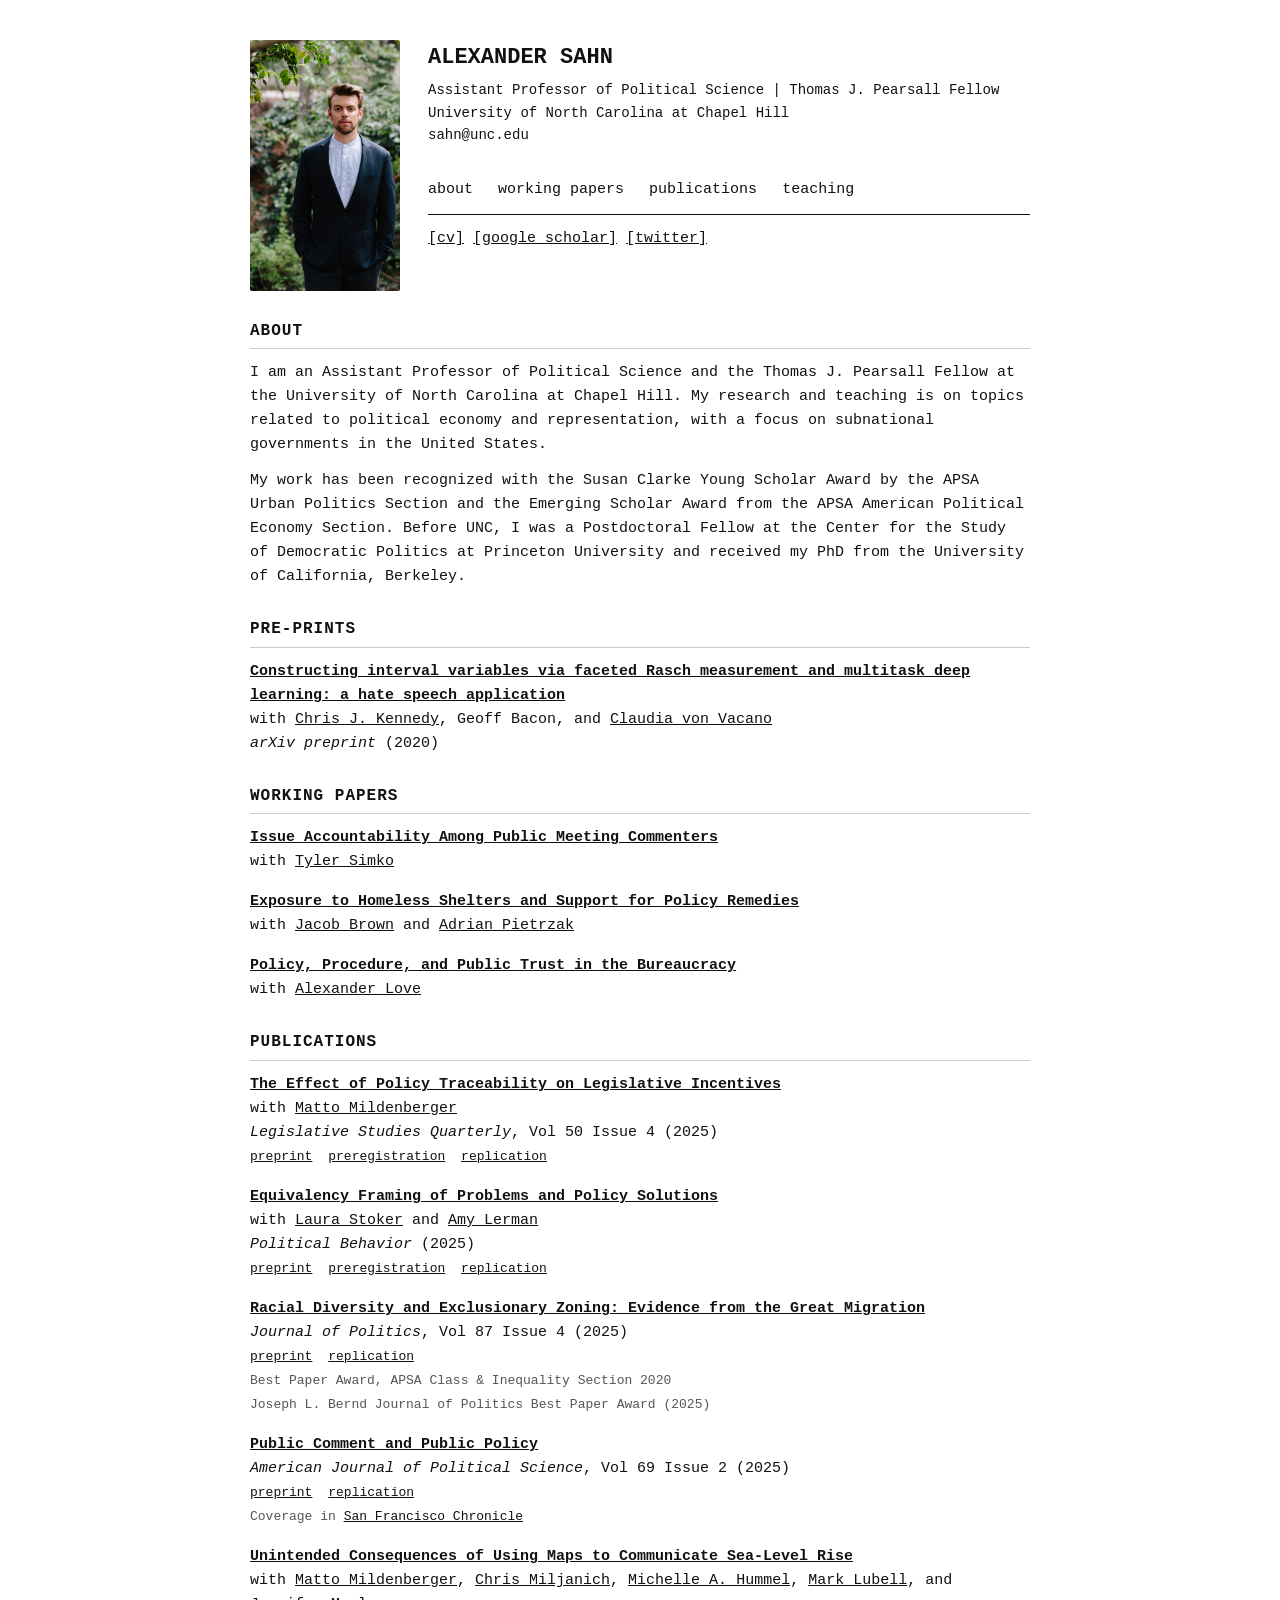
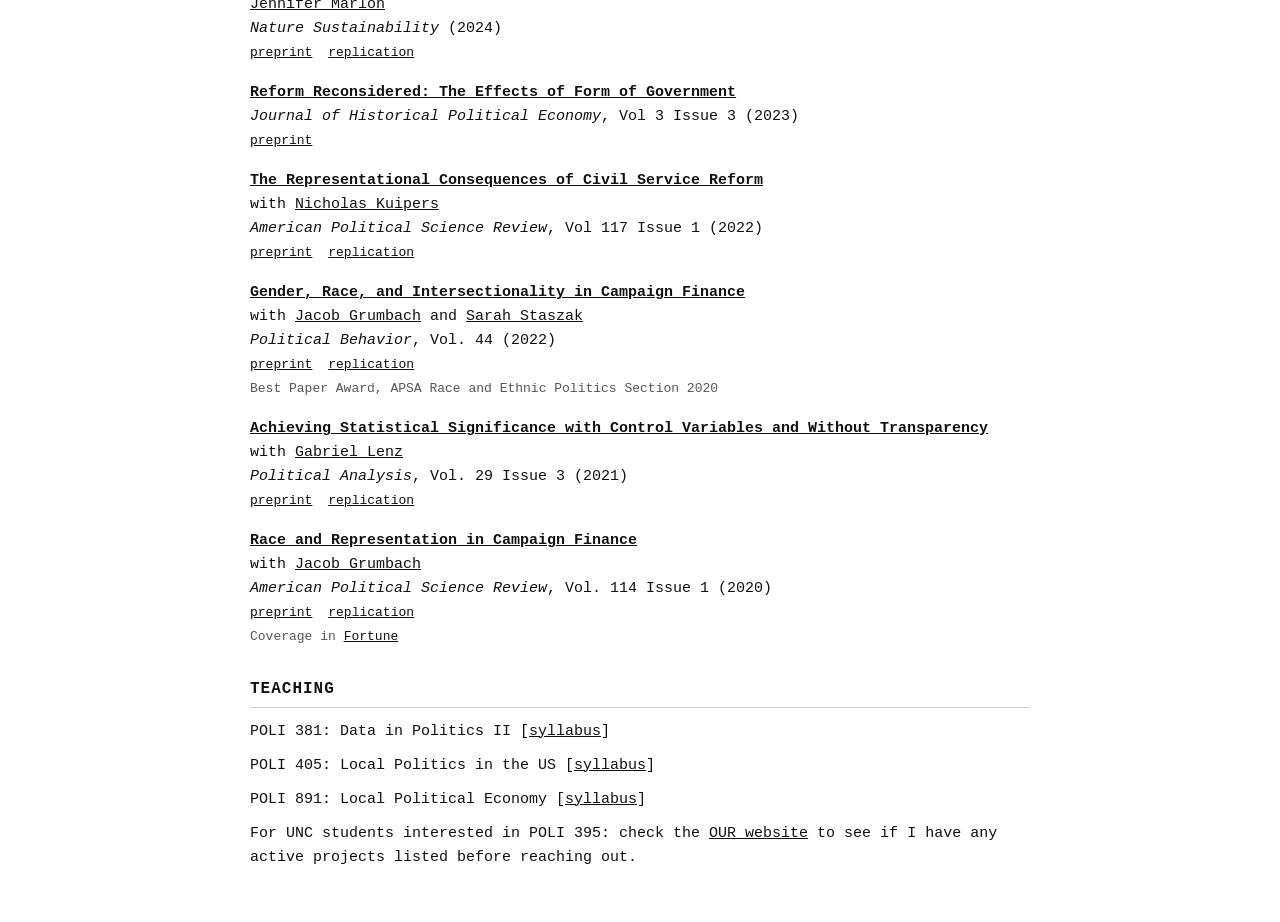
==== index.html @ 276a9bc9 "Reorder working papers above publications; update homeless paper title/link, bio, and coauthor links" ====
<!DOCTYPE html>
<html lang="en">
<head>
  <meta charset="UTF-8">
  <meta name="viewport" content="width=device-width, initial-scale=1.0">
  <title>Alexander Sahn</title>
  <link rel="stylesheet" href="style.css">
</head>
<body>

<div class="sidebar-layout">
  <img src="headshot_cropped2.jpg" alt="Alexander Sahn" class="headshot">
  <div class="main">
    <h1>ALEXANDER SAHN</h1>
    <div class="subtitle">
      Assistant Professor of Political Science | Thomas J. Pearsall Fellow<br>
      University of North Carolina at Chapel Hill<br>
      sahn@unc.edu
    </div>

    <nav>
      <a href="#about">about</a>
      <a href="#working-papers">working papers</a>
      <a href="#publications">publications</a>
      <a href="#teaching">teaching</a>
    </nav>

    <p>
      <a href="papers/sahn_cv.pdf">[cv]</a>
      <a href="https://scholar.google.com/citations?user=YOUR_ID">[google scholar]</a>
      <a href="https://twitter.com/sahnicboom">[twitter]</a>
    </p>
  </div>
</div>

<section id="about">
  <h2>About</h2>
  <p>
    I am an Assistant Professor of Political Science and the Thomas J. Pearsall
    Fellow at the University of North Carolina at Chapel Hill. My research and
    teaching is on topics related to political economy and representation, with a
    focus on subnational governments in the United States.
  </p>
  <p>
    My work has been recognized with the Susan Clarke Young Scholar Award by the
    APSA Urban Politics Section and the Emerging Scholar Award from the APSA
    American Political Economy Section. Before UNC, I was a Postdoctoral Fellow
    at the Center for the Study of Democratic Politics at Princeton University
    and received my PhD from the University of California, Berkeley.
  </p>
</section>

<section id="working-papers">
  <h2>Pre-Prints</h2>

  <div class="paper">
    <a class="title" href="https://arxiv.org/abs/2009.10277">Constructing interval variables via faceted Rasch measurement and multitask deep learning: a hate speech application</a><br>
    with <a href="https://ck37.com">Chris J. Kennedy</a>, Geoff Bacon, and <a href="https://cdss.berkeley.edu/people/claudia-von-vacano-0">Claudia von Vacano</a><br>
    <span class="venue">arXiv preprint</span> (2020)
  </div>

  <h2>Working Papers</h2>

  <div class="paper">
    <a class="title" href="https://osf.io/vxpc5/files/qn3rx">Issue Accountability Among Public Meeting Commenters</a><br>
    with <a href="https://www.tylersimko.com">Tyler Simko</a>
  </div>

  <div class="paper">
    <a class="title" href="https://osf.io/preprints/socarxiv/2njfm_v1">Exposure to Homeless Shelters and Support for Policy Remedies</a><br>
    with <a href="https://jakerbrown.github.io">Jacob Brown</a> and <a href="https://apietrzak.org">Adrian Pietrzak</a>
  </div>

  <div class="paper">
    <a class="title" href="https://osf.io/preprints/socarxiv/jyhma_v1">Policy, Procedure, and Public Trust in the Bureaucracy</a><br>
    with <a href="https://www.alexjlove.com">Alexander Love</a>
  </div>

</section>

<section id="publications">
  <h2>Publications</h2>

  <div class="paper">
    <a class="title" href="https://doi.org/10.1111/lsq.70036">The Effect of Policy Traceability on Legislative Incentives</a><br>
    with <a href="https://www.mattomildenberger.com">Matto Mildenberger</a><br>
    <span class="venue">Legislative Studies Quarterly</span>, Vol 50 Issue 4 (2025)<br>
    <span class="links">
      <a href="papers/traceability.pdf">preprint</a>
      <a href="https://osf.io/nm9py/">preregistration</a>
      <a href="https://doi.org/10.7910/DVN/MCQHPU">replication</a>
    </span>
  </div>

  <div class="paper">
    <a class="title" href="https://doi.org/10.1007/s11109-025-10023-9">Equivalency Framing of Problems and Policy Solutions</a><br>
    with <a href="https://polisci.berkeley.edu/people/laura-stoker">Laura Stoker</a> and <a href="https://polisci.berkeley.edu/people/amy-lerman">Amy Lerman</a><br>
    <span class="venue">Political Behavior</span> (2025)<br>
    <span class="links">
      <a href="papers/preprint.pdf">preprint</a>
      <a href="https://osf.io/ngr6a/">preregistration</a>
      <a href="https://doi.org/10.7910/DVN/2VGIIW">replication</a>
    </span>
  </div>

  <div class="paper">
    <a class="title" href="https://doi.org/10.1086/734261">Racial Diversity and Exclusionary Zoning: Evidence from the Great Migration</a><br>
    <span class="venue">Journal of Politics</span>, Vol 87 Issue 4 (2025)<br>
    <span class="links">
      <a href="papers/sahn_zoning_jmp.pdf">preprint</a>
      <a href="https://dataverse.harvard.edu/dataset.xhtml?persistentId=doi:10.7910/DVN/H7NBXG">replication</a>
    </span><br>
    <span class="note">Best Paper Award, APSA Class &amp; Inequality Section 2020</span><br>
    <span class="note">Joseph L. Bernd Journal of Politics Best Paper Award (2025)</span>
  </div>

  <div class="paper">
    <a class="title" href="https://doi.org/10.1111/ajps.12900">Public Comment and Public Policy</a><br>
    <span class="venue">American Journal of Political Science</span>, Vol 69 Issue 2 (2025)<br>
    <span class="links">
      <a href="papers/public_meetings_paper.pdf">preprint</a>
      <a href="https://dataverse.harvard.edu/dataset.xhtml?persistentId=doi:10.7910/DVN/WZOC7H">replication</a>
    </span><br>
    <span class="note">Coverage in <a href="https://www.sfchronicle.com/bayarea/article/planning-commission-san-francisco-19743516.php">San Francisco Chronicle</a></span>
  </div>

  <div class="paper">
    <a class="title" href="https://doi.org/10.1038/s41893-024-01380-0">Unintended Consequences of Using Maps to Communicate Sea-Level Rise</a><br>
    with <a href="https://www.mattomildenberger.com">Matto Mildenberger</a>, <a href="https://broomcenter.ucsb.edu/people/chris-miljanich">Chris Miljanich</a>, <a href="https://mhummel1.wixsite.com/website">Michelle A. Hummel</a>, <a href="https://epm.ucdavis.edu/people/mark-lubell">Mark Lubell</a>, and <a href="https://jennifermarlon.com">Jennifer Marlon</a><br>
    <span class="venue">Nature Sustainability</span> (2024)<br>
    <span class="links">
      <a href="papers/sea_level_rise.pdf">preprint</a>
      <a href="https://dataverse.harvard.edu/dataset.xhtml?persistentId=doi:10.7910/DVN/1QCDCG">replication</a>
    </span>
  </div>

  <div class="paper">
    <a class="title" href="https://doi.org/10.1561/115.00000055">Reform Reconsidered: The Effects of Form of Government</a><br>
    <span class="venue">Journal of Historical Political Economy</span>, Vol 3 Issue 3 (2023)<br>
    <span class="links">
      <a href="papers/fog.pdf">preprint</a>
    </span>
  </div>

  <div class="paper">
    <a class="title" href="https://doi.org/10.1017/S0003055422000521">The Representational Consequences of Civil Service Reform</a><br>
    with <a href="https://nicholaskuipers.com">Nicholas Kuipers</a><br>
    <span class="venue">American Political Science Review</span>, Vol 117 Issue 1 (2022)<br>
    <span class="links">
      <a href="papers/municipal_reform_paper.pdf">preprint</a>
      <a href="https://dataverse.harvard.edu/dataset.xhtml?persistentId=doi:10.7910/DVN/G7J6QJ">replication</a>
    </span>
  </div>

  <div class="paper">
    <a class="title" href="https://doi.org/10.1007/s11109-020-09619-0">Gender, Race, and Intersectionality in Campaign Finance</a><br>
    with <a href="https://sites.google.com/view/jakegrumbach">Jacob Grumbach</a> and <a href="https://sstaszak.scholar.princeton.edu">Sarah Staszak</a><br>
    <span class="venue">Political Behavior</span>, Vol. 44 (2022)<br>
    <span class="links">
      <a href="papers/s11109-020-09619-0.pdf">preprint</a>
      <a href="https://dataverse.harvard.edu/dataset.xhtml?persistentId=doi:10.7910/DVN/QWVACY">replication</a>
    </span><br>
    <span class="note">Best Paper Award, APSA Race and Ethnic Politics Section 2020</span>
  </div>

  <div class="paper">
    <a class="title" href="https://doi.org/10.1017/pan.2020.31">Achieving Statistical Significance with Control Variables and Without Transparency</a><br>
    with <a href="https://www.gabriellenz.org">Gabriel Lenz</a><br>
    <span class="venue">Political Analysis</span>, Vol. 29 Issue 3 (2021)<br>
    <span class="links">
      <a href="papers/covariates_paperpa_rr_unformatted.pdf">preprint</a>
      <a href="https://dataverse.harvard.edu/dataset.xhtml?persistentId=doi:10.7910/DVN/XIEJCR">replication</a>
    </span>
  </div>

  <div class="paper">
    <a class="title" href="https://doi.org/10.1017/S0003055419000637">Race and Representation in Campaign Finance</a><br>
    with <a href="https://sites.google.com/view/jakegrumbach">Jacob Grumbach</a><br>
    <span class="venue">American Political Science Review</span>, Vol. 114 Issue 1 (2020)<br>
    <span class="links">
      <a href="papers/race-and-representation-in-campaign-finance.pdf">preprint</a>
      <a href="https://dataverse.harvard.edu/dataset.xhtml?persistentId=doi:10.7910/DVN/PUIJIU">replication</a>
    </span><br>
    <span class="note">Coverage in <a href="https://fortune.com/2020/03/11/donating-to-democratic-candidates-donors-race-in-the-2020-election/">Fortune</a></span>
  </div>

</section>

<section id="teaching">
  <h2>Teaching</h2>

  <div class="course">POLI 381: Data in Politics II
    [<a href="https://docs.google.com/document/d/1DTybztQQ56gstqp0My9Ap2xm2243cbehOc-aXfuIjXo/edit?usp=sharing">syllabus</a>]</div>

  <div class="course">POLI 405: Local Politics in the US
    [<a href="https://docs.google.com/document/d/1Cjqx7IhOnu4oE8_OAiwIZD_BG-or8Qj-nFxR5uTXsVk/edit?usp=sharing">syllabus</a>]</div>

  <div class="course">POLI 891: Local Political Economy
    [<a href="https://docs.google.com/document/d/1kJwuwh8fePpnOEYnXZ0iOHxDg7jCfTTOtuTL2wSGhHI/edit?usp=share_link">syllabus</a>]</div>

  <p>For UNC students interested in POLI 395: check the
    <a href="https://our.unc.edu/">OUR website</a>
    to see if I have any active projects listed before reaching out.</p>
</section>

</body>
</html>
---- style.css ----
* {
  margin: 0;
  padding: 0;
  box-sizing: border-box;
}

body {
  font-family: "Courier New", Courier, monospace;
  font-size: 15px;
  line-height: 1.6;
  color: #111;
  background: #fff;
  max-width: 820px;
  margin: 0 auto;
  padding: 40px 20px;
}

a {
  color: #111;
}

a:hover {
  background: #111;
  color: #fff;
}

.sidebar-layout {
  display: flex;
  align-items: flex-start;
  gap: 28px;
}

.headshot {
  width: 150px;
  flex-shrink: 0;
  border-radius: 2px;
}

.main {
  flex: 1;
  min-width: 0;
}

nav {
  margin-bottom: 12px;
  padding-bottom: 12px;
  border-bottom: 1px solid #111;
}

nav a {
  margin-right: 16px;
  text-decoration: none;
}

h1 {
  font-size: 22px;
  font-weight: 700;
  margin-bottom: 4px;
}

.subtitle {
  font-size: 14px;
  margin-bottom: 32px;
}

h2 {
  font-size: 16px;
  font-weight: 700;
  margin-top: 28px;
  margin-bottom: 12px;
  text-transform: uppercase;
  letter-spacing: 1px;
  border-bottom: 1px solid #ccc;
  padding-bottom: 4px;
}

p {
  margin-bottom: 12px;
}

.paper {
  margin-bottom: 16px;
}

.paper .title {
  font-weight: 700;
}

.paper .venue {
  font-style: italic;
}

.paper .links {
  font-size: 13px;
}

.paper .links a {
  margin-right: 8px;
}

.paper .note {
  font-size: 13px;
  color: #555;
}

.course {
  margin-bottom: 10px;
}

@media (max-width: 600px) {
  .sidebar-layout {
    flex-direction: column;
  }
  .headshot {
    width: 120px;
  }
}
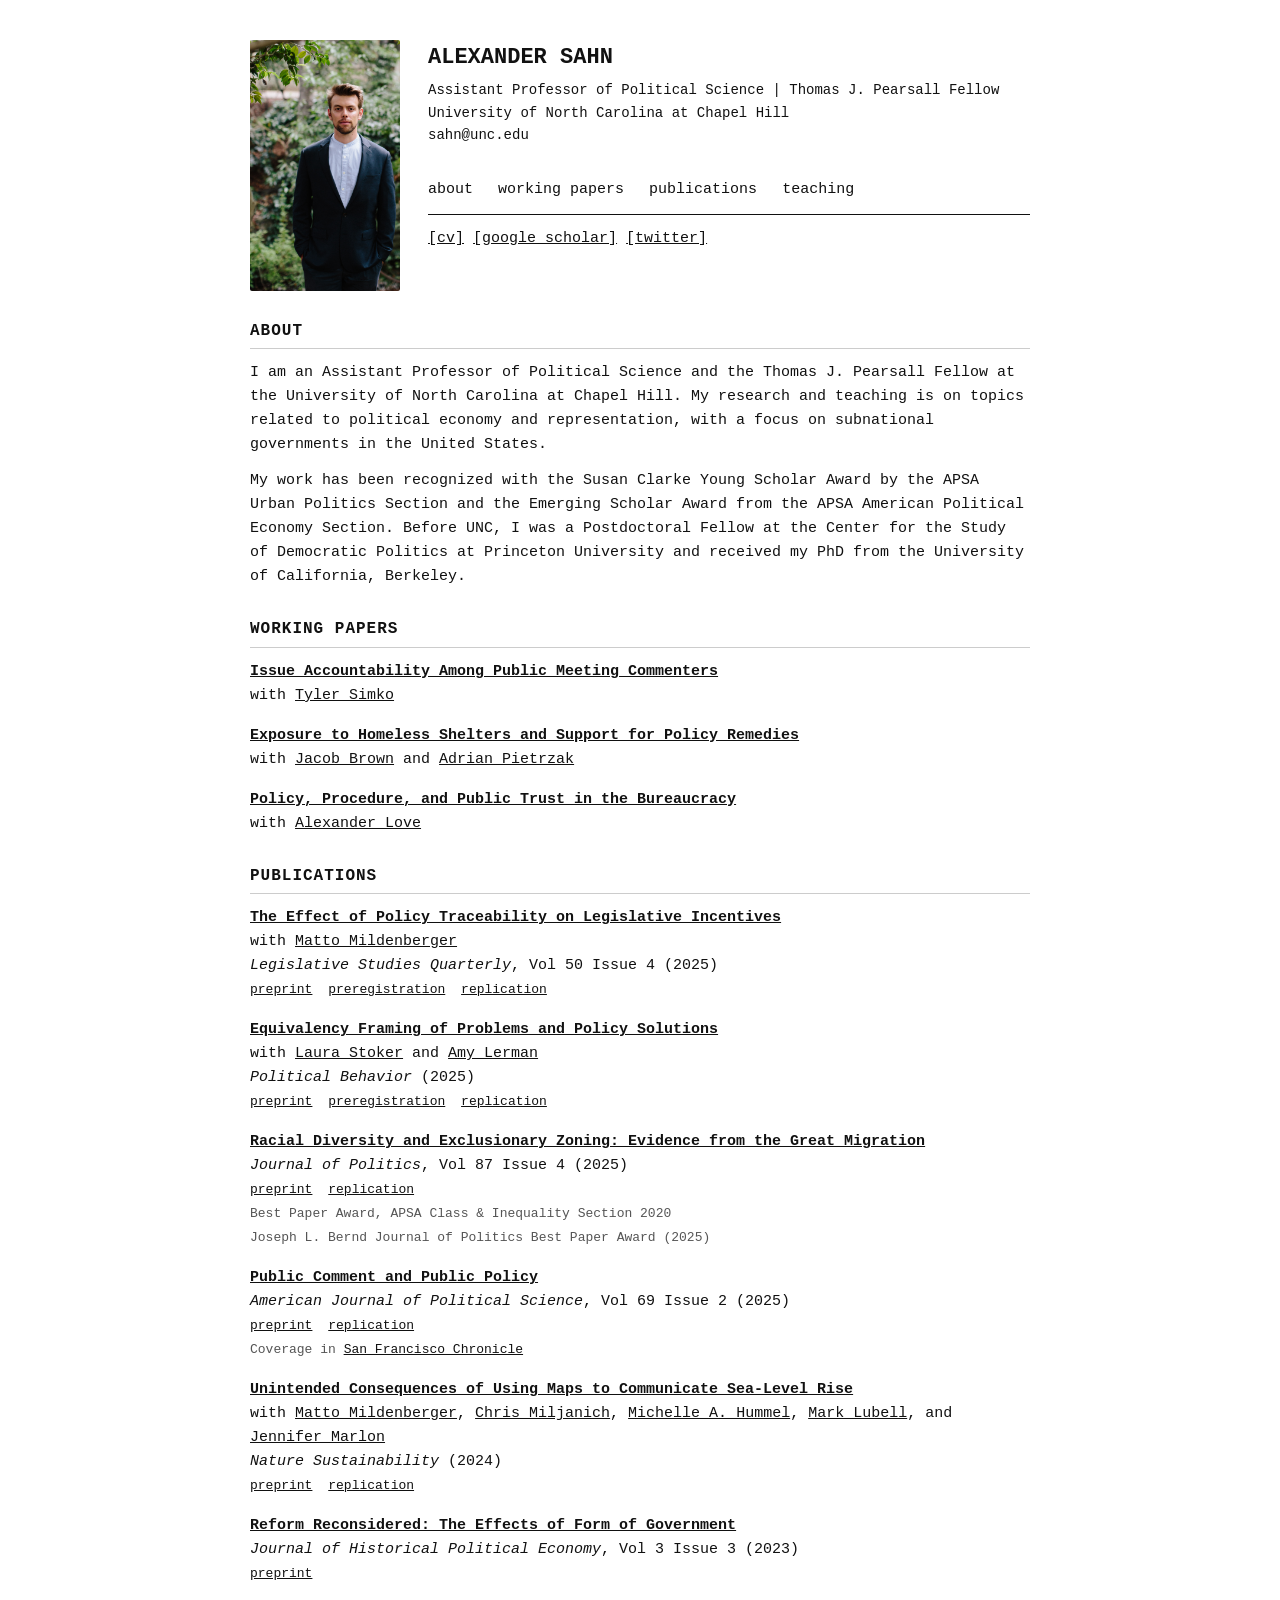
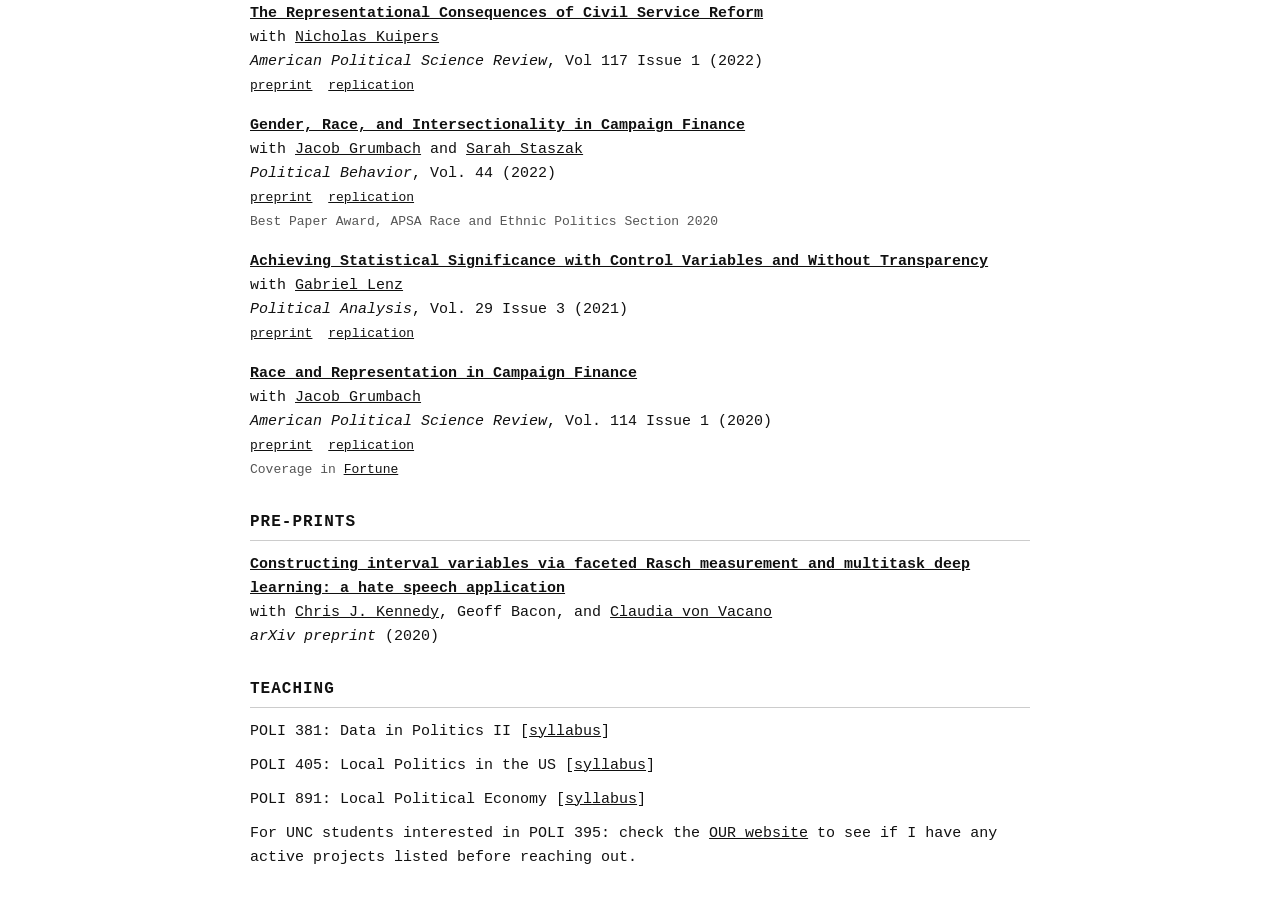
==== commit 3474a6bb: "Move Pre-Prints section below Publications Co-Authored-By: Claude Opus 4.8 <noreply@anthropic.com>" ====
--- a/index.html
+++ b/index.html
@@ -51,6 +51,134 @@
 </section>
 
 <section id="working-papers">
+  <h2>Working Papers</h2>
+
+  <div class="paper">
+    <a class="title" href="https://osf.io/vxpc5/files/qn3rx">Issue Accountability Among Public Meeting Commenters</a><br>
+    with <a href="https://www.tylersimko.com">Tyler Simko</a>
+  </div>
+
+  <div class="paper">
+    <a class="title" href="https://osf.io/preprints/socarxiv/2njfm_v1">Exposure to Homeless Shelters and Support for Policy Remedies</a><br>
+    with <a href="https://jakerbrown.github.io">Jacob Brown</a> and <a href="https://apietrzak.org">Adrian Pietrzak</a>
+  </div>
+
+  <div class="paper">
+    <a class="title" href="https://osf.io/preprints/socarxiv/jyhma_v1">Policy, Procedure, and Public Trust in the Bureaucracy</a><br>
+    with <a href="https://www.alexjlove.com">Alexander Love</a>
+  </div>
+
+</section>
+
+<section id="publications">
+  <h2>Publications</h2>
+
+  <div class="paper">
+    <a class="title" href="https://doi.org/10.1111/lsq.70036">The Effect of Policy Traceability on Legislative Incentives</a><br>
+    with <a href="https://www.mattomildenberger.com">Matto Mildenberger</a><br>
+    <span class="venue">Legislative Studies Quarterly</span>, Vol 50 Issue 4 (2025)<br>
+    <span class="links">
+      <a href="papers/traceability.pdf">preprint</a>
+      <a href="https://osf.io/nm9py/">preregistration</a>
+      <a href="https://doi.org/10.7910/DVN/MCQHPU">replication</a>
+    </span>
+  </div>
+
+  <div class="paper">
+    <a class="title" href="https://doi.org/10.1007/s11109-025-10023-9">Equivalency Framing of Problems and Policy Solutions</a><br>
+    with <a href="https://polisci.berkeley.edu/people/laura-stoker">Laura Stoker</a> and <a href="https://polisci.berkeley.edu/people/amy-lerman">Amy Lerman</a><br>
+    <span class="venue">Political Behavior</span> (2025)<br>
+    <span class="links">
+      <a href="papers/preprint.pdf">preprint</a>
+      <a href="https://osf.io/ngr6a/">preregistration</a>
+      <a href="https://doi.org/10.7910/DVN/2VGIIW">replication</a>
+    </span>
+  </div>
+
+  <div class="paper">
+    <a class="title" href="https://doi.org/10.1086/734261">Racial Diversity and Exclusionary Zoning: Evidence from the Great Migration</a><br>
+    <span class="venue">Journal of Politics</span>, Vol 87 Issue 4 (2025)<br>
+    <span class="links">
+      <a href="papers/sahn_zoning_jmp.pdf">preprint</a>
+      <a href="https://dataverse.harvard.edu/dataset.xhtml?persistentId=doi:10.7910/DVN/H7NBXG">replication</a>
+    </span><br>
+    <span class="note">Best Paper Award, APSA Class &amp; Inequality Section 2020</span><br>
+    <span class="note">Joseph L. Bernd Journal of Politics Best Paper Award (2025)</span>
+  </div>
+
+  <div class="paper">
+    <a class="title" href="https://doi.org/10.1111/ajps.12900">Public Comment and Public Policy</a><br>
+    <span class="venue">American Journal of Political Science</span>, Vol 69 Issue 2 (2025)<br>
+    <span class="links">
+      <a href="papers/public_meetings_paper.pdf">preprint</a>
+      <a href="https://dataverse.harvard.edu/dataset.xhtml?persistentId=doi:10.7910/DVN/WZOC7H">replication</a>
+    </span><br>
+    <span class="note">Coverage in <a href="https://www.sfchronicle.com/bayarea/article/planning-commission-san-francisco-19743516.php">San Francisco Chronicle</a></span>
+  </div>
+
+  <div class="paper">
+    <a class="title" href="https://doi.org/10.1038/s41893-024-01380-0">Unintended Consequences of Using Maps to Communicate Sea-Level Rise</a><br>
+    with <a href="https://www.mattomildenberger.com">Matto Mildenberger</a>, <a href="https://broomcenter.ucsb.edu/people/chris-miljanich">Chris Miljanich</a>, <a href="https://mhummel1.wixsite.com/website">Michelle A. Hummel</a>, <a href="https://epm.ucdavis.edu/people/mark-lubell">Mark Lubell</a>, and <a href="https://jennifermarlon.com">Jennifer Marlon</a><br>
+    <span class="venue">Nature Sustainability</span> (2024)<br>
+    <span class="links">
+      <a href="papers/sea_level_rise.pdf">preprint</a>
+      <a href="https://dataverse.harvard.edu/dataset.xhtml?persistentId=doi:10.7910/DVN/1QCDCG">replication</a>
+    </span>
+  </div>
+
+  <div class="paper">
+    <a class="title" href="https://doi.org/10.1561/115.00000055">Reform Reconsidered: The Effects of Form of Government</a><br>
+    <span class="venue">Journal of Historical Political Economy</span>, Vol 3 Issue 3 (2023)<br>
+    <span class="links">
+      <a href="papers/fog.pdf">preprint</a>
+    </span>
+  </div>
+
+  <div class="paper">
+    <a class="title" href="https://doi.org/10.1017/S0003055422000521">The Representational Consequences of Civil Service Reform</a><br>
+    with <a href="https://nicholaskuipers.com">Nicholas Kuipers</a><br>
+    <span class="venue">American Political Science Review</span>, Vol 117 Issue 1 (2022)<br>
+    <span class="links">
+      <a href="papers/municipal_reform_paper.pdf">preprint</a>
+      <a href="https://dataverse.harvard.edu/dataset.xhtml?persistentId=doi:10.7910/DVN/G7J6QJ">replication</a>
+    </span>
+  </div>
+
+  <div class="paper">
+    <a class="title" href="https://doi.org/10.1007/s11109-020-09619-0">Gender, Race, and Intersectionality in Campaign Finance</a><br>
+    with <a href="https://sites.google.com/view/jakegrumbach">Jacob Grumbach</a> and <a href="https://sstaszak.scholar.princeton.edu">Sarah Staszak</a><br>
+    <span class="venue">Political Behavior</span>, Vol. 44 (2022)<br>
+    <span class="links">
+      <a href="papers/s11109-020-09619-0.pdf">preprint</a>
+      <a href="https://dataverse.harvard.edu/dataset.xhtml?persistentId=doi:10.7910/DVN/QWVACY">replication</a>
+    </span><br>
+    <span class="note">Best Paper Award, APSA Race and Ethnic Politics Section 2020</span>
+  </div>
+
+  <div class="paper">
+    <a class="title" href="https://doi.org/10.1017/pan.2020.31">Achieving Statistical Significance with Control Variables and Without Transparency</a><br>
+    with <a href="https://www.gabriellenz.org">Gabriel Lenz</a><br>
+    <span class="venue">Political Analysis</span>, Vol. 29 Issue 3 (2021)<br>
+    <span class="links">
+      <a href="papers/covariates_paperpa_rr_unformatted.pdf">preprint</a>
+      <a href="https://dataverse.harvard.edu/dataset.xhtml?persistentId=doi:10.7910/DVN/XIEJCR">replication</a>
+    </span>
+  </div>
+
+  <div class="paper">
+    <a class="title" href="https://doi.org/10.1017/S0003055419000637">Race and Representation in Campaign Finance</a><br>
+    with <a href="https://sites.google.com/view/jakegrumbach">Jacob Grumbach</a><br>
+    <span class="venue">American Political Science Review</span>, Vol. 114 Issue 1 (2020)<br>
+    <span class="links">
+      <a href="papers/race-and-representation-in-campaign-finance.pdf">preprint</a>
+      <a href="https://dataverse.harvard.edu/dataset.xhtml?persistentId=doi:10.7910/DVN/PUIJIU">replication</a>
+    </span><br>
+    <span class="note">Coverage in <a href="https://fortune.com/2020/03/11/donating-to-democratic-candidates-donors-race-in-the-2020-election/">Fortune</a></span>
+  </div>
+
+</section>
+
+<section id="pre-prints">
   <h2>Pre-Prints</h2>
 
   <div class="paper">
@@ -59,131 +187,6 @@
     <span class="venue">arXiv preprint</span> (2020)
   </div>
 
-  <h2>Working Papers</h2>
-
-  <div class="paper">
-    <a class="title" href="https://osf.io/vxpc5/files/qn3rx">Issue Accountability Among Public Meeting Commenters</a><br>
-    with <a href="https://www.tylersimko.com">Tyler Simko</a>
-  </div>
-
-  <div class="paper">
-    <a class="title" href="https://osf.io/preprints/socarxiv/2njfm_v1">Exposure to Homeless Shelters and Support for Policy Remedies</a><br>
-    with <a href="https://jakerbrown.github.io">Jacob Brown</a> and <a href="https://apietrzak.org">Adrian Pietrzak</a>
-  </div>
-
-  <div class="paper">
-    <a class="title" href="https://osf.io/preprints/socarxiv/jyhma_v1">Policy, Procedure, and Public Trust in the Bureaucracy</a><br>
-    with <a href="https://www.alexjlove.com">Alexander Love</a>
-  </div>
-
-</section>
-
-<section id="publications">
-  <h2>Publications</h2>
-
-  <div class="paper">
-    <a class="title" href="https://doi.org/10.1111/lsq.70036">The Effect of Policy Traceability on Legislative Incentives</a><br>
-    with <a href="https://www.mattomildenberger.com">Matto Mildenberger</a><br>
-    <span class="venue">Legislative Studies Quarterly</span>, Vol 50 Issue 4 (2025)<br>
-    <span class="links">
-      <a href="papers/traceability.pdf">preprint</a>
-      <a href="https://osf.io/nm9py/">preregistration</a>
-      <a href="https://doi.org/10.7910/DVN/MCQHPU">replication</a>
-    </span>
-  </div>
-
-  <div class="paper">
-    <a class="title" href="https://doi.org/10.1007/s11109-025-10023-9">Equivalency Framing of Problems and Policy Solutions</a><br>
-    with <a href="https://polisci.berkeley.edu/people/laura-stoker">Laura Stoker</a> and <a href="https://polisci.berkeley.edu/people/amy-lerman">Amy Lerman</a><br>
-    <span class="venue">Political Behavior</span> (2025)<br>
-    <span class="links">
-      <a href="papers/preprint.pdf">preprint</a>
-      <a href="https://osf.io/ngr6a/">preregistration</a>
-      <a href="https://doi.org/10.7910/DVN/2VGIIW">replication</a>
-    </span>
-  </div>
-
-  <div class="paper">
-    <a class="title" href="https://doi.org/10.1086/734261">Racial Diversity and Exclusionary Zoning: Evidence from the Great Migration</a><br>
-    <span class="venue">Journal of Politics</span>, Vol 87 Issue 4 (2025)<br>
-    <span class="links">
-      <a href="papers/sahn_zoning_jmp.pdf">preprint</a>
-      <a href="https://dataverse.harvard.edu/dataset.xhtml?persistentId=doi:10.7910/DVN/H7NBXG">replication</a>
-    </span><br>
-    <span class="note">Best Paper Award, APSA Class &amp; Inequality Section 2020</span><br>
-    <span class="note">Joseph L. Bernd Journal of Politics Best Paper Award (2025)</span>
-  </div>
-
-  <div class="paper">
-    <a class="title" href="https://doi.org/10.1111/ajps.12900">Public Comment and Public Policy</a><br>
-    <span class="venue">American Journal of Political Science</span>, Vol 69 Issue 2 (2025)<br>
-    <span class="links">
-      <a href="papers/public_meetings_paper.pdf">preprint</a>
-      <a href="https://dataverse.harvard.edu/dataset.xhtml?persistentId=doi:10.7910/DVN/WZOC7H">replication</a>
-    </span><br>
-    <span class="note">Coverage in <a href="https://www.sfchronicle.com/bayarea/article/planning-commission-san-francisco-19743516.php">San Francisco Chronicle</a></span>
-  </div>
-
-  <div class="paper">
-    <a class="title" href="https://doi.org/10.1038/s41893-024-01380-0">Unintended Consequences of Using Maps to Communicate Sea-Level Rise</a><br>
-    with <a href="https://www.mattomildenberger.com">Matto Mildenberger</a>, <a href="https://broomcenter.ucsb.edu/people/chris-miljanich">Chris Miljanich</a>, <a href="https://mhummel1.wixsite.com/website">Michelle A. Hummel</a>, <a href="https://epm.ucdavis.edu/people/mark-lubell">Mark Lubell</a>, and <a href="https://jennifermarlon.com">Jennifer Marlon</a><br>
-    <span class="venue">Nature Sustainability</span> (2024)<br>
-    <span class="links">
-      <a href="papers/sea_level_rise.pdf">preprint</a>
-      <a href="https://dataverse.harvard.edu/dataset.xhtml?persistentId=doi:10.7910/DVN/1QCDCG">replication</a>
-    </span>
-  </div>
-
-  <div class="paper">
-    <a class="title" href="https://doi.org/10.1561/115.00000055">Reform Reconsidered: The Effects of Form of Government</a><br>
-    <span class="venue">Journal of Historical Political Economy</span>, Vol 3 Issue 3 (2023)<br>
-    <span class="links">
-      <a href="papers/fog.pdf">preprint</a>
-    </span>
-  </div>
-
-  <div class="paper">
-    <a class="title" href="https://doi.org/10.1017/S0003055422000521">The Representational Consequences of Civil Service Reform</a><br>
-    with <a href="https://nicholaskuipers.com">Nicholas Kuipers</a><br>
-    <span class="venue">American Political Science Review</span>, Vol 117 Issue 1 (2022)<br>
-    <span class="links">
-      <a href="papers/municipal_reform_paper.pdf">preprint</a>
-      <a href="https://dataverse.harvard.edu/dataset.xhtml?persistentId=doi:10.7910/DVN/G7J6QJ">replication</a>
-    </span>
-  </div>
-
-  <div class="paper">
-    <a class="title" href="https://doi.org/10.1007/s11109-020-09619-0">Gender, Race, and Intersectionality in Campaign Finance</a><br>
-    with <a href="https://sites.google.com/view/jakegrumbach">Jacob Grumbach</a> and <a href="https://sstaszak.scholar.princeton.edu">Sarah Staszak</a><br>
-    <span class="venue">Political Behavior</span>, Vol. 44 (2022)<br>
-    <span class="links">
-      <a href="papers/s11109-020-09619-0.pdf">preprint</a>
-      <a href="https://dataverse.harvard.edu/dataset.xhtml?persistentId=doi:10.7910/DVN/QWVACY">replication</a>
-    </span><br>
-    <span class="note">Best Paper Award, APSA Race and Ethnic Politics Section 2020</span>
-  </div>
-
-  <div class="paper">
-    <a class="title" href="https://doi.org/10.1017/pan.2020.31">Achieving Statistical Significance with Control Variables and Without Transparency</a><br>
-    with <a href="https://www.gabriellenz.org">Gabriel Lenz</a><br>
-    <span class="venue">Political Analysis</span>, Vol. 29 Issue 3 (2021)<br>
-    <span class="links">
-      <a href="papers/covariates_paperpa_rr_unformatted.pdf">preprint</a>
-      <a href="https://dataverse.harvard.edu/dataset.xhtml?persistentId=doi:10.7910/DVN/XIEJCR">replication</a>
-    </span>
-  </div>
-
-  <div class="paper">
-    <a class="title" href="https://doi.org/10.1017/S0003055419000637">Race and Representation in Campaign Finance</a><br>
-    with <a href="https://sites.google.com/view/jakegrumbach">Jacob Grumbach</a><br>
-    <span class="venue">American Political Science Review</span>, Vol. 114 Issue 1 (2020)<br>
-    <span class="links">
-      <a href="papers/race-and-representation-in-campaign-finance.pdf">preprint</a>
-      <a href="https://dataverse.harvard.edu/dataset.xhtml?persistentId=doi:10.7910/DVN/PUIJIU">replication</a>
-    </span><br>
-    <span class="note">Coverage in <a href="https://fortune.com/2020/03/11/donating-to-democratic-candidates-donors-race-in-the-2020-election/">Fortune</a></span>
-  </div>
-
 </section>
 
 <section id="teaching">
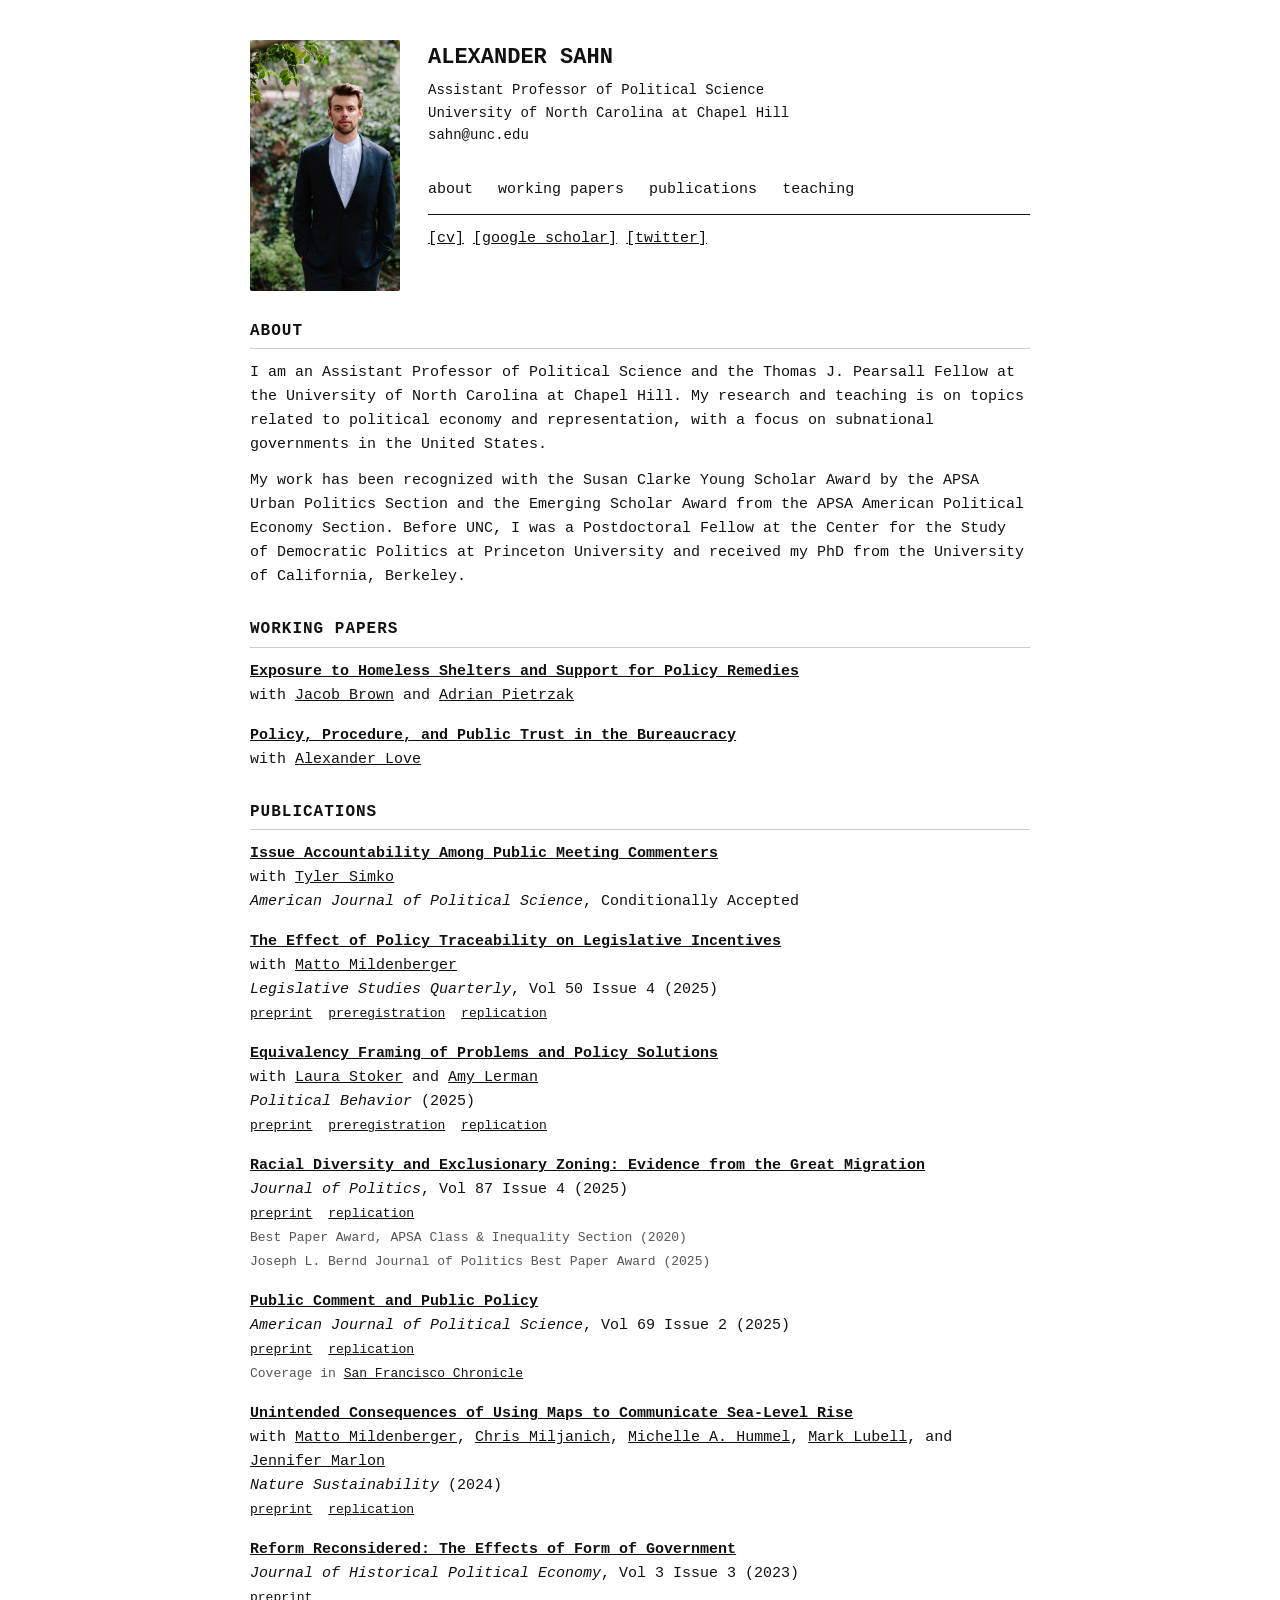
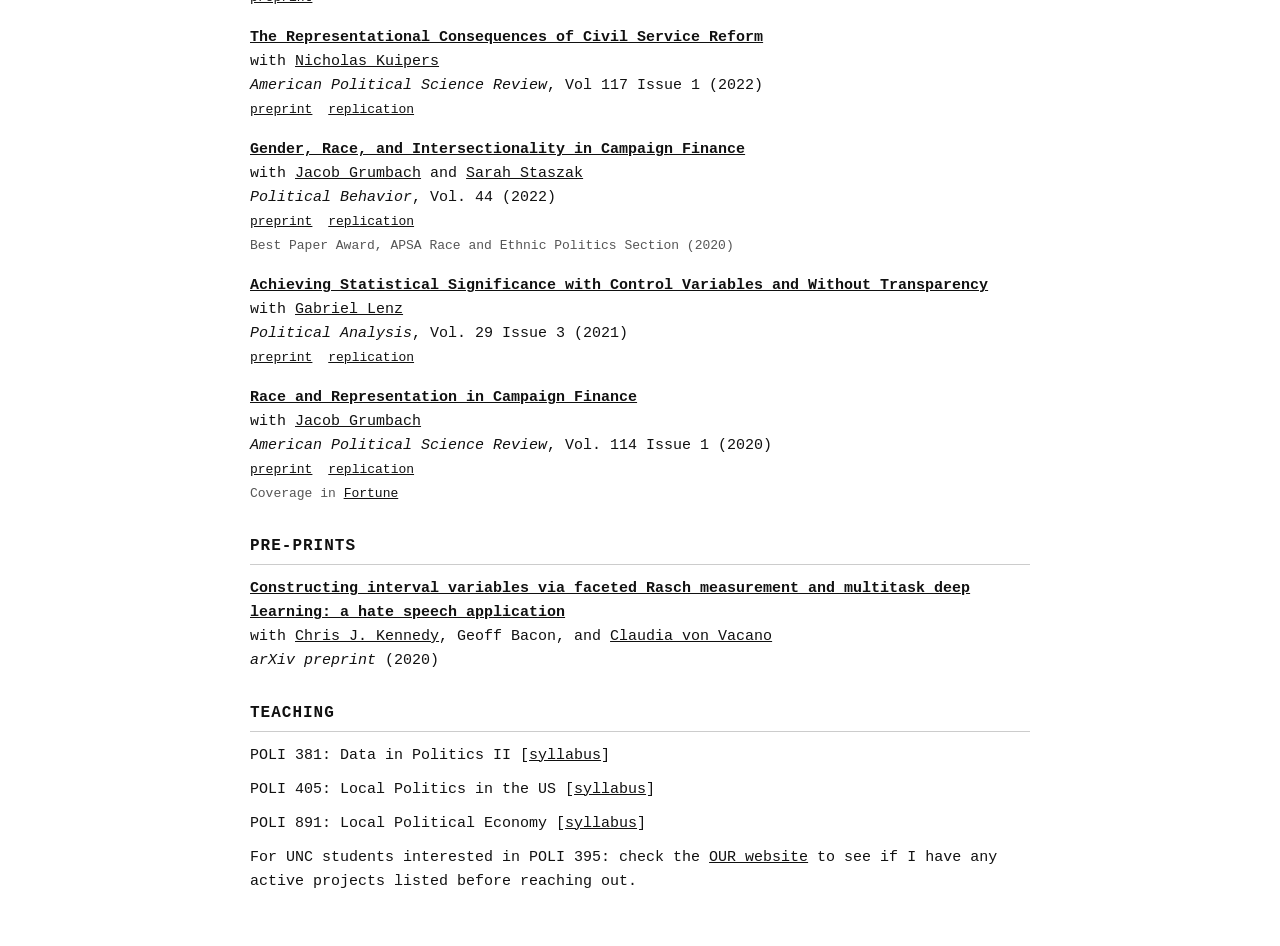
==== commit 90eeff8d: "Drop Pearsall title from header; move Issue Accountability to publications; standardize award year s" ====
--- a/index.html
+++ b/index.html
@@ -13,7 +13,7 @@
   <div class="main">
     <h1>ALEXANDER SAHN</h1>
     <div class="subtitle">
-      Assistant Professor of Political Science | Thomas J. Pearsall Fellow<br>
+      Assistant Professor of Political Science<br>
       University of North Carolina at Chapel Hill<br>
       sahn@unc.edu
     </div>
@@ -54,11 +54,6 @@
   <h2>Working Papers</h2>
 
   <div class="paper">
-    <a class="title" href="https://osf.io/vxpc5/files/qn3rx">Issue Accountability Among Public Meeting Commenters</a><br>
-    with <a href="https://www.tylersimko.com">Tyler Simko</a>
-  </div>
-
-  <div class="paper">
     <a class="title" href="https://osf.io/preprints/socarxiv/2njfm_v1">Exposure to Homeless Shelters and Support for Policy Remedies</a><br>
     with <a href="https://jakerbrown.github.io">Jacob Brown</a> and <a href="https://apietrzak.org">Adrian Pietrzak</a>
   </div>
@@ -72,6 +67,12 @@
 
 <section id="publications">
   <h2>Publications</h2>
+
+  <div class="paper">
+    <a class="title" href="https://osf.io/vxpc5/files/qn3rx">Issue Accountability Among Public Meeting Commenters</a><br>
+    with <a href="https://www.tylersimko.com">Tyler Simko</a><br>
+    <span class="venue">American Journal of Political Science</span>, Conditionally Accepted
+  </div>
 
   <div class="paper">
     <a class="title" href="https://doi.org/10.1111/lsq.70036">The Effect of Policy Traceability on Legislative Incentives</a><br>
@@ -102,7 +103,7 @@
       <a href="papers/sahn_zoning_jmp.pdf">preprint</a>
       <a href="https://dataverse.harvard.edu/dataset.xhtml?persistentId=doi:10.7910/DVN/H7NBXG">replication</a>
     </span><br>
-    <span class="note">Best Paper Award, APSA Class &amp; Inequality Section 2020</span><br>
+    <span class="note">Best Paper Award, APSA Class &amp; Inequality Section (2020)</span><br>
     <span class="note">Joseph L. Bernd Journal of Politics Best Paper Award (2025)</span>
   </div>
 
@@ -152,7 +153,7 @@
       <a href="papers/s11109-020-09619-0.pdf">preprint</a>
       <a href="https://dataverse.harvard.edu/dataset.xhtml?persistentId=doi:10.7910/DVN/QWVACY">replication</a>
     </span><br>
-    <span class="note">Best Paper Award, APSA Race and Ethnic Politics Section 2020</span>
+    <span class="note">Best Paper Award, APSA Race and Ethnic Politics Section (2020)</span>
   </div>
 
   <div class="paper">
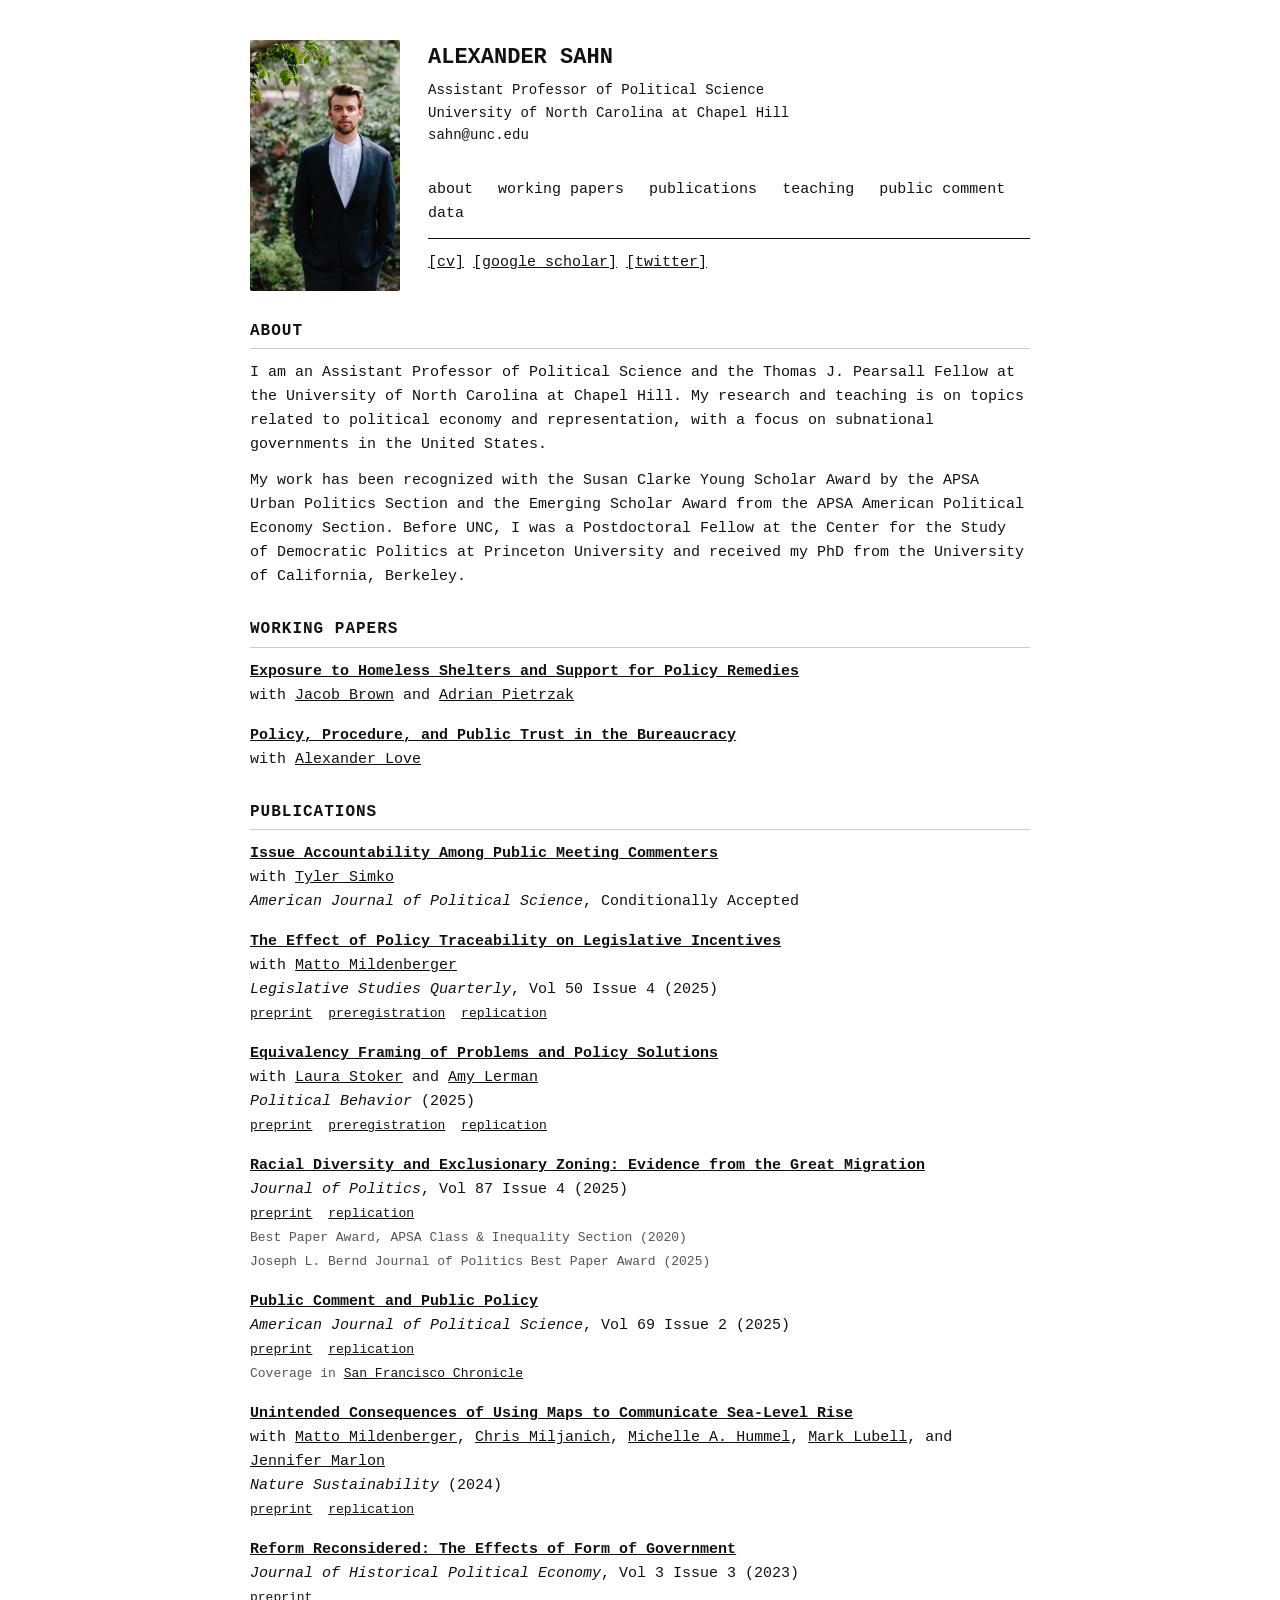
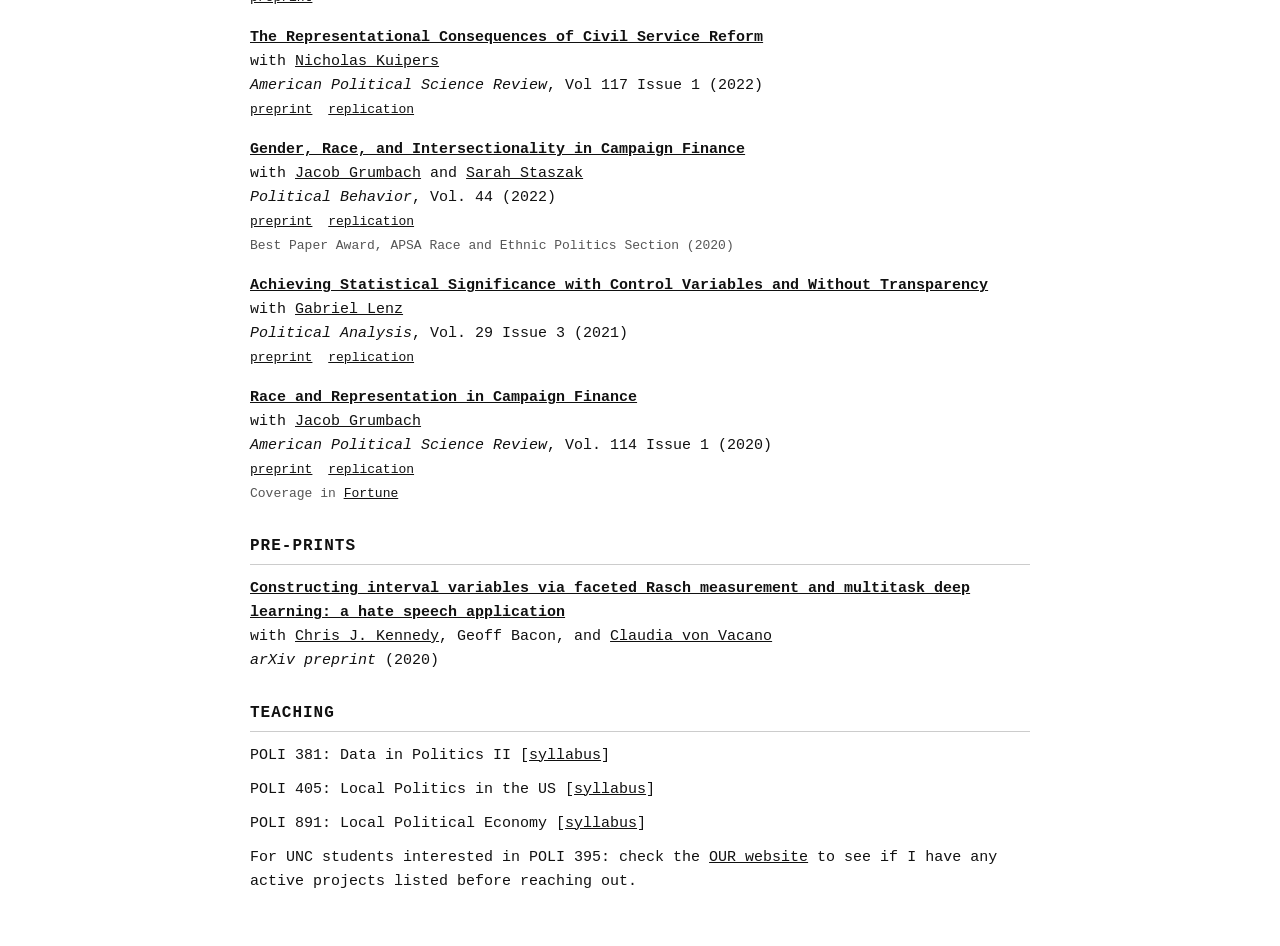
==== commit e3ceb6c1: "Add Public Comment Data tab linking to SF commenter data page Co-Authored-By: Claude Opus 4.8 <norep" ====
--- a/index.html
+++ b/index.html
@@ -23,6 +23,7 @@
       <a href="#working-papers">working papers</a>
       <a href="#publications">publications</a>
       <a href="#teaching">teaching</a>
+      <a href="/sf_commenter_data">public comment data</a>
     </nav>
 
     <p>
@@ -87,7 +88,7 @@
 
   <div class="paper">
     <a class="title" href="https://doi.org/10.1007/s11109-025-10023-9">Equivalency Framing of Problems and Policy Solutions</a><br>
-    with <a href="https://polisci.berkeley.edu/people/laura-stoker">Laura Stoker</a> and <a href="https://polisci.berkeley.edu/people/amy-lerman">Amy Lerman</a><br>
+    with <a href="https://polisci.berkeley.edu/people/person/laura-stoker">Laura Stoker</a> and <a href="https://gspp.berkeley.edu/research-and-impact/faculty/amy-e-lerman">Amy Lerman</a><br>
     <span class="venue">Political Behavior</span> (2025)<br>
     <span class="links">
       <a href="papers/preprint.pdf">preprint</a>
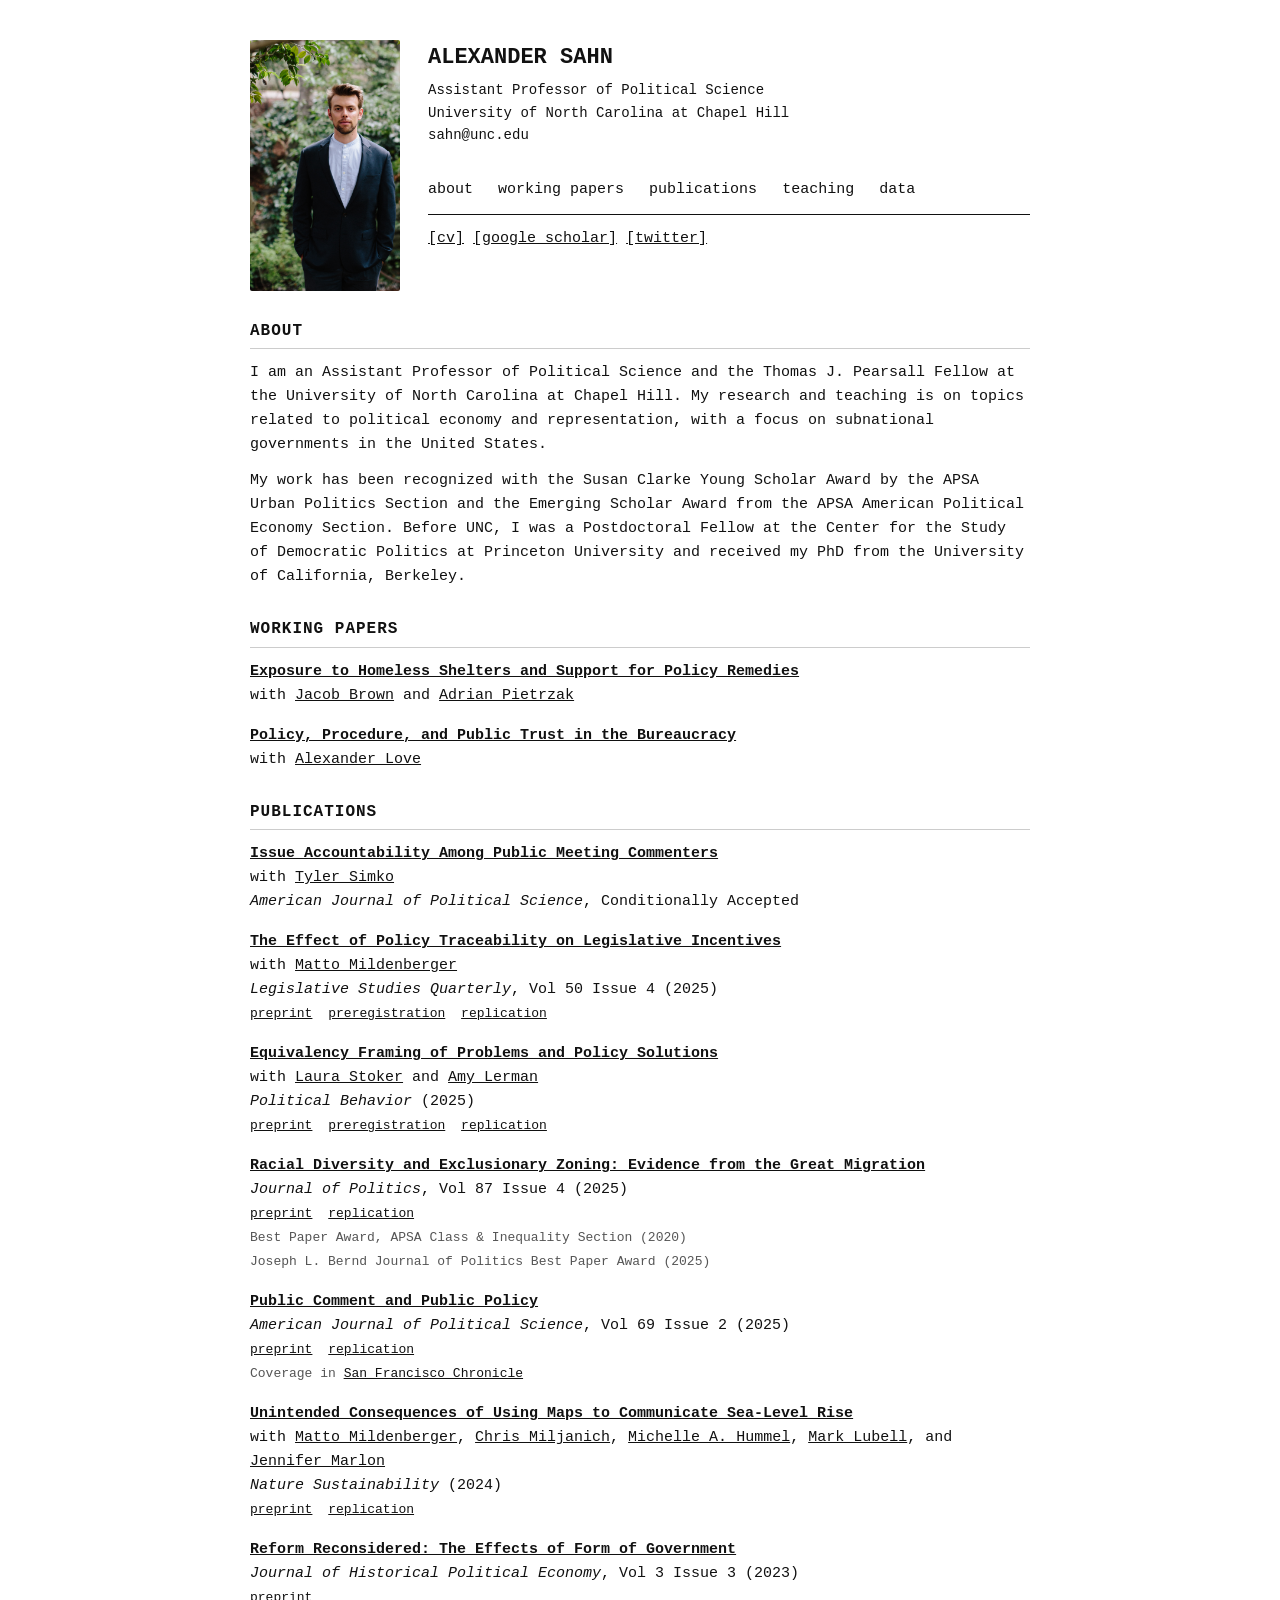
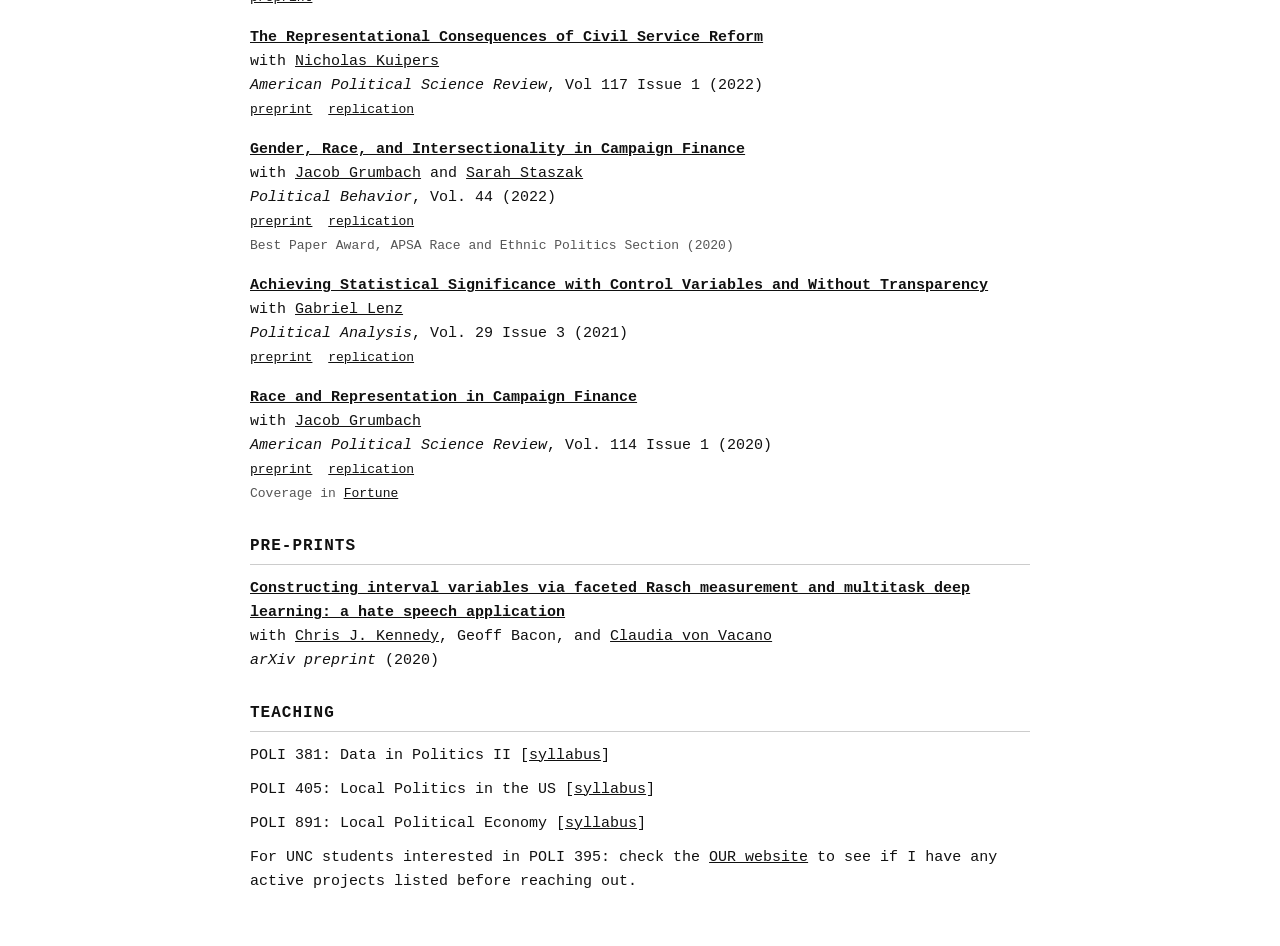
==== commit bc22d079: "Shorten Public Comment Data nav label to data Co-Authored-By: Claude Opus 4.8 <noreply@anthropic.com" ====
--- a/index.html
+++ b/index.html
@@ -23,7 +23,7 @@
       <a href="#working-papers">working papers</a>
       <a href="#publications">publications</a>
       <a href="#teaching">teaching</a>
-      <a href="/sf_commenter_data">public comment data</a>
+      <a href="/sf_commenter_data">data</a>
     </nav>
 
     <p>
